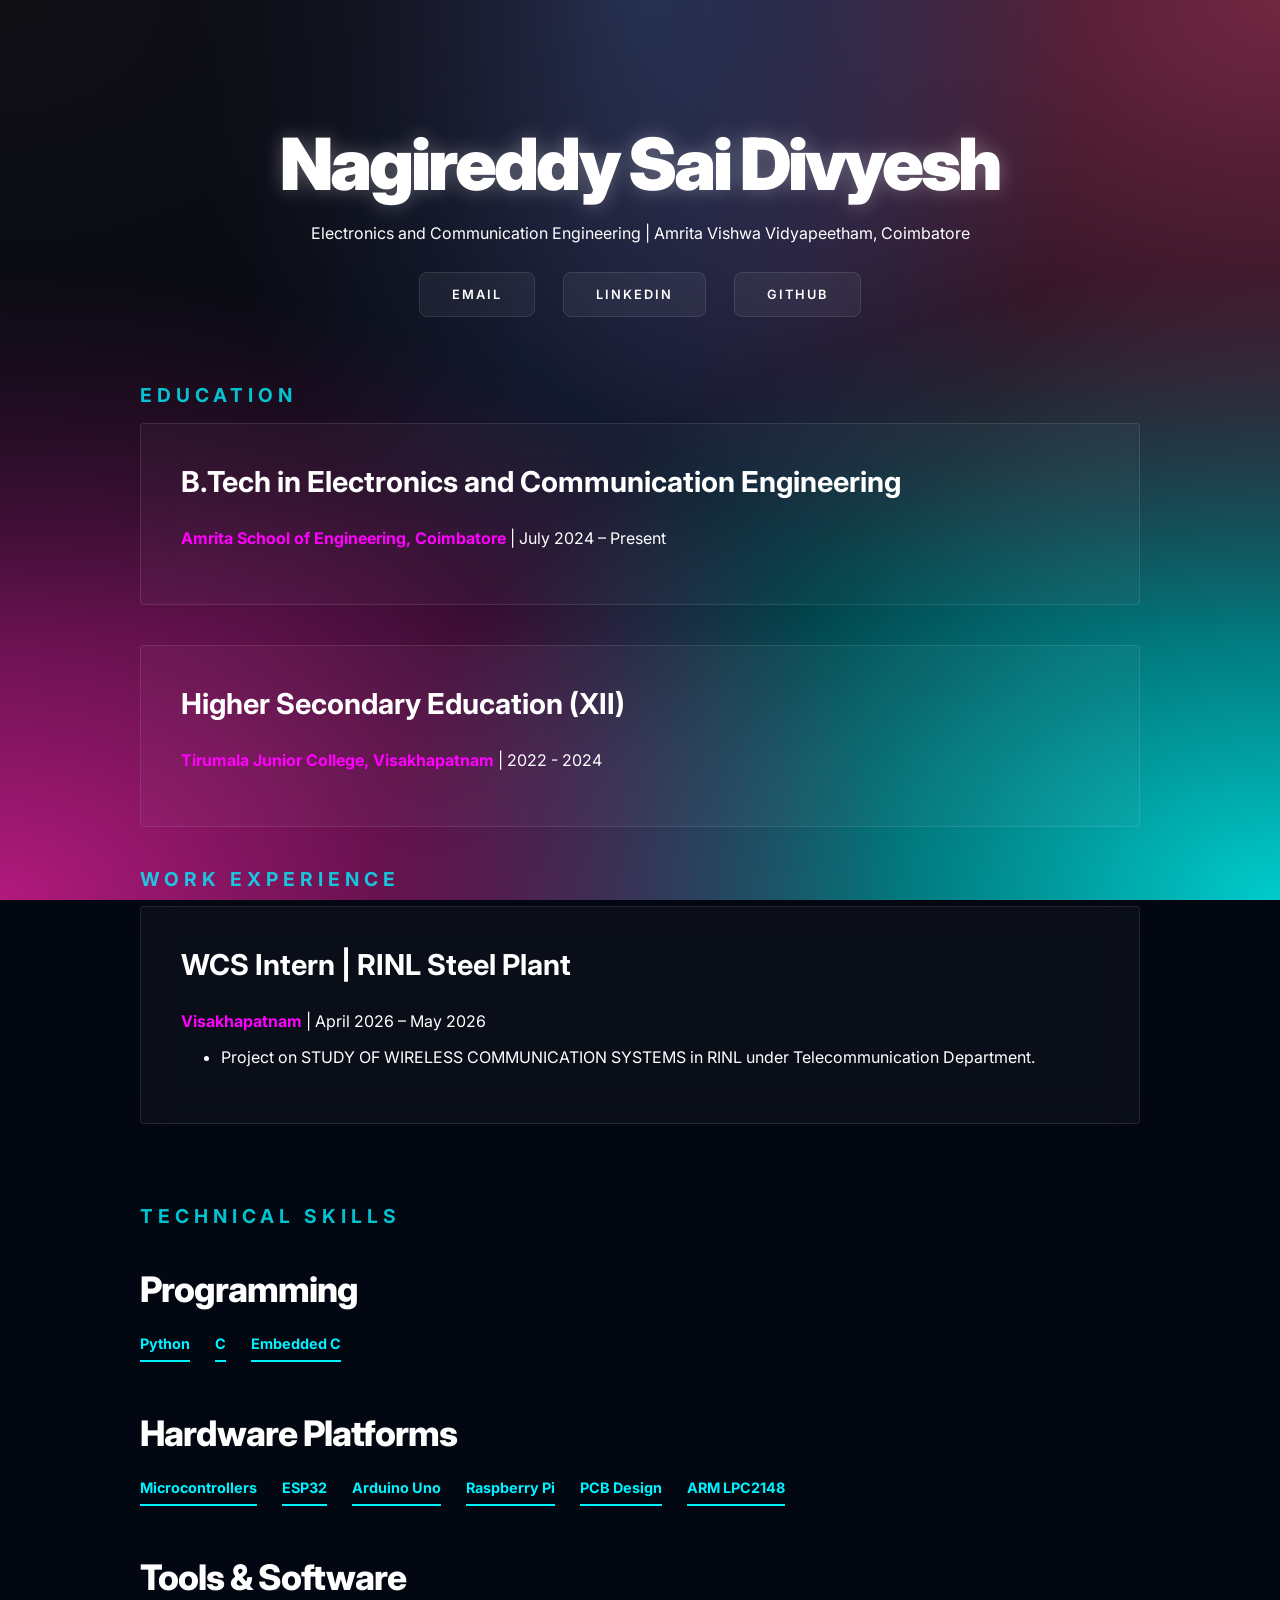
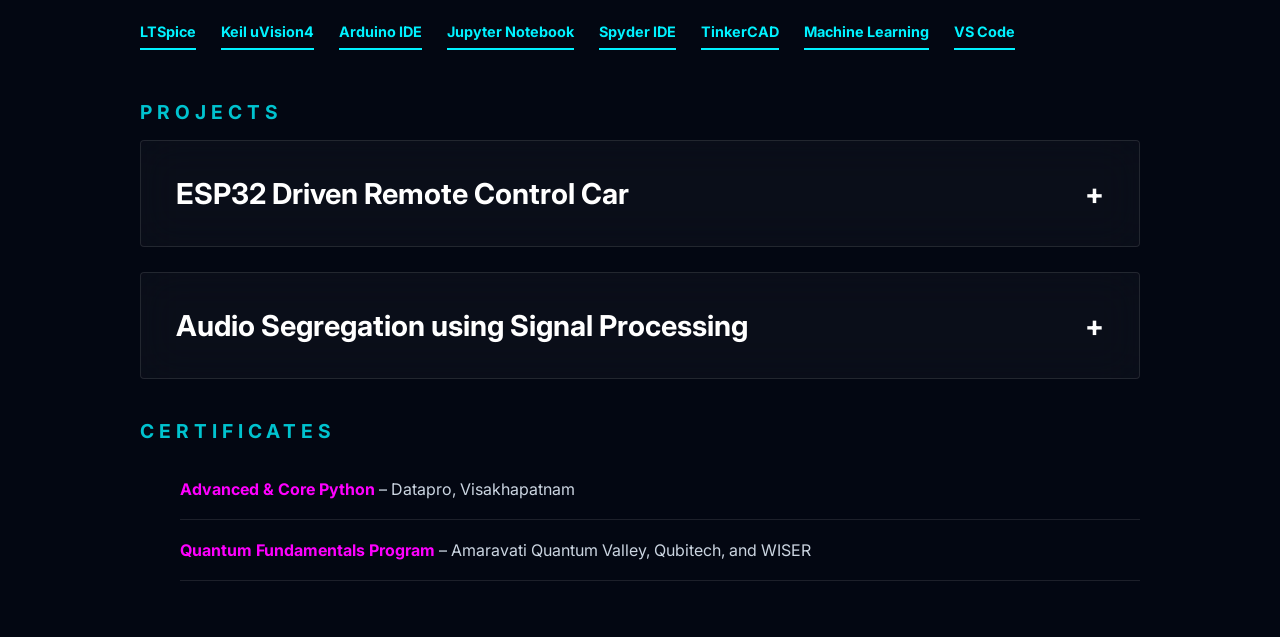
==== index.html @ b9fb7d9d "Add files via upload" ====
<!DOCTYPE html>
<html lang="en">
<head>
    <meta charset="UTF-8">
    <meta name="viewport" content="width=device-width, initial-scale=1.0">
    <link rel="stylesheet" href="style.css">
    <title>Nagireddy Sai Divyesh | Portfolio</title>
</head>
<link rel="preconnect" href="https://fonts.googleapis.com">
<link rel="preconnect" href="https://fonts.gstatic.com" crossorigin>
<link href="https://fonts.googleapis.com/css2?family=Inter:wght@400;600;800&display=swap" rel="stylesheet">
<body>
    <header>
        <h1>Nagireddy Sai Divyesh</h1>
        <p>Electronics and Communication Engineering | Amrita Vishwa Vidyapeetham, Coimbatore</p>
        <div class="contact-links">
            <a href="mailto:divyeshnagireddy@gmail.com">Email</a>
            <a href="https://www.linkedin.com/in/divyesh-nagireddy-084a6131b/" target="_blank">LinkedIn</a>
            <a href="https://github.com/DivyeshNagireddy" target="_blank">GitHub</a>
        </div>
    </header>

    <main>
        <section id="education">
            <h2>Education</h2>
            <div class="info-card">
                <h3>B.Tech in Electronics and Communication Engineering</h3>
                <p><strong>Amrita School of Engineering, Coimbatore</strong> | July 2024 – Present</p>
            </div>
            <div class="info-card">
                <h3>Higher Secondary Education (XII)</h3>
                <p><strong>Tirumala Junior College, Visakhapatnam</strong> | 2022 - 2024</p>
            </div>
        </section>

        <section id="experience">
            <h2>Work Experience</h2>
            <div class="info-card">
                <h3>WCS Intern | RINL Steel Plant</h3>
                <p><strong>Visakhapatnam</strong> | April 2026 – May 2026</p>
                <ul>
                    <li>Project on STUDY OF WIRELESS COMMUNICATION SYSTEMS in RINL under Telecommunication Department.</li>
                </ul>
            </div>
        </section>

        <section id="skills">
            <h2>Technical Skills</h2>
            <div class="skills-grid">
                <div class="skill-category">
                    <h3>Programming</h3>
                    <div class="skills-container">
                        <span class="skill-tag">Python</span>
                        <span class="skill-tag">C</span>
                        <span class="skill-tag">Embedded C</span>
                    </div>
                </div>
                <div class="skill-category">
                    <h3>Hardware Platforms</h3>
                    <div class="skills-container">
                        <span class="skill-tag">Microcontrollers</span>
                        <span class="skill-tag">ESP32</span>
                        <span class="skill-tag">Arduino Uno</span>
                        <span class="skill-tag">Raspberry Pi</span>
                        <span class="skill-tag">PCB Design</span>
                        <span class="skill-tag">ARM LPC2148</span>
                    </div>
                </div>
                <div class="skill-category">
                    <h3>Tools & Software</h3>
                    <div class="skills-container">
                        <span class="skill-tag">LTSpice</span>
                        <span class="skill-tag">Keil uVision4</span>
                        <span class="skill-tag">Arduino IDE</span>
                        <span class="skill-tag">Jupyter Notebook</span>
                        <span class="skill-tag">Spyder IDE</span>
                        <span class="skill-tag">TinkerCAD</span>
                        <span class="skill-tag">Machine Learning</span>
                        <span class="skill-tag">VS Code</span>
                    </div>
                </div>
            </div>
        </section>

        <section id="projects">
    <h2>Projects</h2>
    
    <div class="project-item">
        <button class="project-btn">
            ESP32 Driven Remote Control Car
            <span class="plus-icon">+</span>
        </button>
        <div class="project-content">
            <div class="content-inner">
                <p><strong>System Architecture:</strong> Engineered a high-torque robotic vehicle powered by an ESP32 microcontroller, utilizing its dual-core processing capabilities to handle real-time motor control and wireless data streams simultaneously.</p>
                <p><strong>Hardware Integration:</strong> Interfaced L298N H-Bridge motor drivers to manage high-current DC motors, ensuring smooth pulse-width modulation (PWM) for precise speed and directional control.</p>
                <p><strong>Wireless Communication:</strong> Established a robust low-latency control link using ESP-32 Microcontroller, developing a custom communication protocol to translate mobile application inputs into hardware execution.</p>
                <p><strong>Firmware Development:</strong> Optimized embedded C++ code within the Arduino IDE, implementing interrupt-driven logic for immediate response times and efficient power management.</p>
            </div>
        </div>
    </div>

    <div class="project-item">
        <button class="project-btn">
            Audio Segregation using Signal Processing
            <span class="plus-icon">+</span>
        </button>
        <div class="project-content">
            <div class="content-inner">
                <p><strong>System Objective:</strong> Developed a systematic pipeline to isolate overlapping male and female vocal tracks from a single-channel mixture audio file.</p>
                <p><strong>Spectral Analysis:</strong> Utilized Short-Time Fourier Transform (STFT) and windowing techniques to analyze quasi-stationary audio frames in the frequency domain.</p>
                <p><strong>Pitch Estimation:</strong> Implemented the librosa.pyin algorithm to track fundamental frequencies, classifying signals into gender-specific ranges (Male: 85–180 Hz, Female: 165–255 Hz).</p>
                <p><strong>Harmonic Masking:</strong> Engineered a Soft Masking approach using Gaussian masks around detected harmonics to isolate target frequencies while suppressing cross-speaker interference.</p>
                <p><strong>Signal Reconstruction:</strong> Reconstructed high-fidelity time-domain audio from processed frequency frames using the Inverse FFT (IFFT) and the Overlap-Add (OLA) method.</p>
                <p><strong>Validation:</strong> Verified separation efficiency through SNR evaluation and comparative visualization of spectrograms and waveforms.</p>
            </div>
        </div>
    </div>
    </section>
        <section id="certifications">
            <h2>Certificates</h2>
            <ul class="cert-list">
                <li><strong>Advanced & Core Python</strong> – Datapro, Visakhapatnam</li>
                <li><strong>Quantum Fundamentals Program</strong> – Amaravati Quantum Valley, Qubitech, and WISER</li>
            </ul>
        </section>
    </main>
    <script src="script.js"></script>
</body>
</html>
---- style.css ----
/* High-End Aurora Mesh Background */
:root {
    --glass: rgba(255, 255, 255, 0.03);
    --glass-border: rgba(255, 255, 255, 0.1);
    --neon-cyan: #00f2ff;
    --neon-magenta: #ff00ff;
    --neon-orange: #ff8c00;
    --text-white: #ffffff;
}

body {
    margin: 0;
    padding: 0;
    font-family: 'Inter', sans-serif;
    color: var(--text-white);
    background-color: #030712;
    /* This creates the fluid aurora effect from your image */
    background-image: 
        radial-gradient(at 0% 0%, hsla(253,16%,7%,1) 0, transparent 50%), 
        radial-gradient(at 50% 0%, hsla(225,39%,30%,1) 0, transparent 50%), 
        radial-gradient(at 100% 0%, hsla(339,49%,30%,1) 0, transparent 50%), 
        radial-gradient(at 0% 100%, hsla(321,75%,40%,1) 0, transparent 50%), 
        radial-gradient(at 100% 100%, hsla(180,100%,40%,1) 0, transparent 50%);
    background-attachment: fixed;
    background-size: cover;
    min-height: 100vh;
}

header {
    text-align: center;
    /* Reduced bottom padding to 40px */
    padding: 120px 20px 40px 20px; 
    background: transparent;
}

h1 {
    font-size: 4.5rem;
    font-weight: 900;
    margin: 0;
    letter-spacing: -3px;
    /* Clean, professional white text with a subtle neon glow */
    color: #fff;
    text-shadow: 0 0 20px rgba(255, 255, 255, 0.3);
}

.contact-links { margin-top: 40px; }

.contact-links a {
    color: #fff;
    text-decoration: none;
    background: rgba(255, 255, 255, 0.05);
    border: 1px solid var(--glass-border);
    padding: 14px 32px;
    margin: 0 12px;
    border-radius: 8px;
    font-weight: 600;
    font-size: 0.8rem;
    text-transform: uppercase;
    letter-spacing: 2px;
    transition: all 0.4s cubic-bezier(0.16, 1, 0.3, 1);
    backdrop-filter: blur(10px);
}

.contact-links a:hover {
    border-color: var(--neon-cyan);
    box-shadow: 0 0 30px rgba(0, 242, 255, 0.4);
    transform: translateY(-5px);
    background: rgba(0, 242, 255, 0.1);
}

main { 
    max-width: 1000px; 
    margin: auto; 
    /* Reduced top padding to bring content closer to header */
    padding: 0px 20px 40px 20px; 
}

h2 { 
    font-size: 1.2rem;
    text-transform: uppercase;
    letter-spacing: 5px;
    color: var(--neon-cyan);
    /* Reduced margin-top to bring section title up */
    margin-top: 40px; 
    opacity: 0.8;
}

/* Minimalist Glass Cards */
.info-card, .project-card {
    background: var(--glass);
    backdrop-filter: blur(20px);
    -webkit-backdrop-filter: blur(20px);
    border: 1px solid var(--glass-border);
    padding: 40px;
    margin-bottom: 40px;
    border-radius: 4px; /* Sharp, modern corners */
    transition: 0.5s;
}

.info-card:hover, .project-card:hover {
    background: rgba(255, 255, 255, 0.06);
    border-color: var(--neon-magenta);
    box-shadow: 0 25px 50px -12px rgba(0, 0, 0, 0.5);
}

h3 { color: #fff; font-size: 1.8rem; margin-top: 0; font-weight: 700; }

/* Technical Skills Section - Professional Realignment */
#skills {
    margin-top: 80px;
}

#skills h2 {
    font-size: 1.2rem;
    text-transform: uppercase;
    letter-spacing: 5px;
    color: var(--neon-cyan);
    margin-bottom: 40px;
    opacity: 0.8;
}

.skill-category {
    margin-bottom: 50px;
}

.skill-category h3 {
    font-size: 2.2rem; /* Large, impactful font like your header */
    font-weight: 800;
    color: #ffffff;
    margin-bottom: 25px;
    letter-spacing: -1px;
}

.skills-container {
    display: flex;
    flex-wrap: wrap;
    gap: 25px; /* Even spacing between tags */
}

.skill-tag {
    font-family: 'Inter', sans-serif;
    color: var(--neon-cyan);
    font-weight: 700;
    font-size: 0.9rem;
    padding-bottom: 8px;
    text-transform: none;
    /* This creates the clean neon underline from your reference */
    border-bottom: 2px solid var(--neon-cyan); 
    display: inline-block;
    transition: all 0.3s ease;
}

.skill-tag:hover {
    color: #ffffff;
    border-bottom-color: #ffffff;
    transform: translateY(-2px);
    text-shadow: 0 0 8px rgba(255, 255, 255, 0.5);
}

.cert-list li {
    background: transparent;
    padding: 20px 0;
    border-bottom: 1px solid var(--glass-border);
    list-style: none;
    color: #cbd5e1;
}

strong { color: var(--neon-magenta); }

/* Project Item Container */
.project-item {
    margin-bottom: 25px;
    border: 1px solid rgba(255, 255, 255, 0.1);
    border-radius: 4px;
    background: rgba(255, 255, 255, 0.03);
    backdrop-filter: blur(20px);
    transition: border-color 0.3s ease;
}

.project-item:hover {
    border-color: var(--neon-magenta);
}

/* The Button Tab */
.project-btn {
    width: 100%;
    padding: 35px;
    background: transparent;
    border: none;
    color: #ffffff;
    font-size: 1.8rem;
    font-weight: 700;
    text-align: left;
    display: flex;
    justify-content: space-between;
    align-items: center;
    cursor: pointer;
    font-family: 'Inter', sans-serif;
}

/* Slide Down Content Wrapper */
.project-content {
    max-height: 0; /* Hidden by default */
    overflow: hidden; /* Keeps content invisible until expanded */
    transition: max-height 0.5s cubic-bezier(0.4, 0, 0.2, 1); /* The slide effect */
}

/* This class is added by JavaScript when clicked */
.project-content.active {
    max-height: 500px; /* Adjust based on how much text you have */
}

.content-inner {
    padding: 0 35px 35px 35px;
    color: #cbd5e1;
    font-size: 1rem;
    line-height: 1.6;
}

.content-inner strong {
    color: var(--neon-cyan);
}
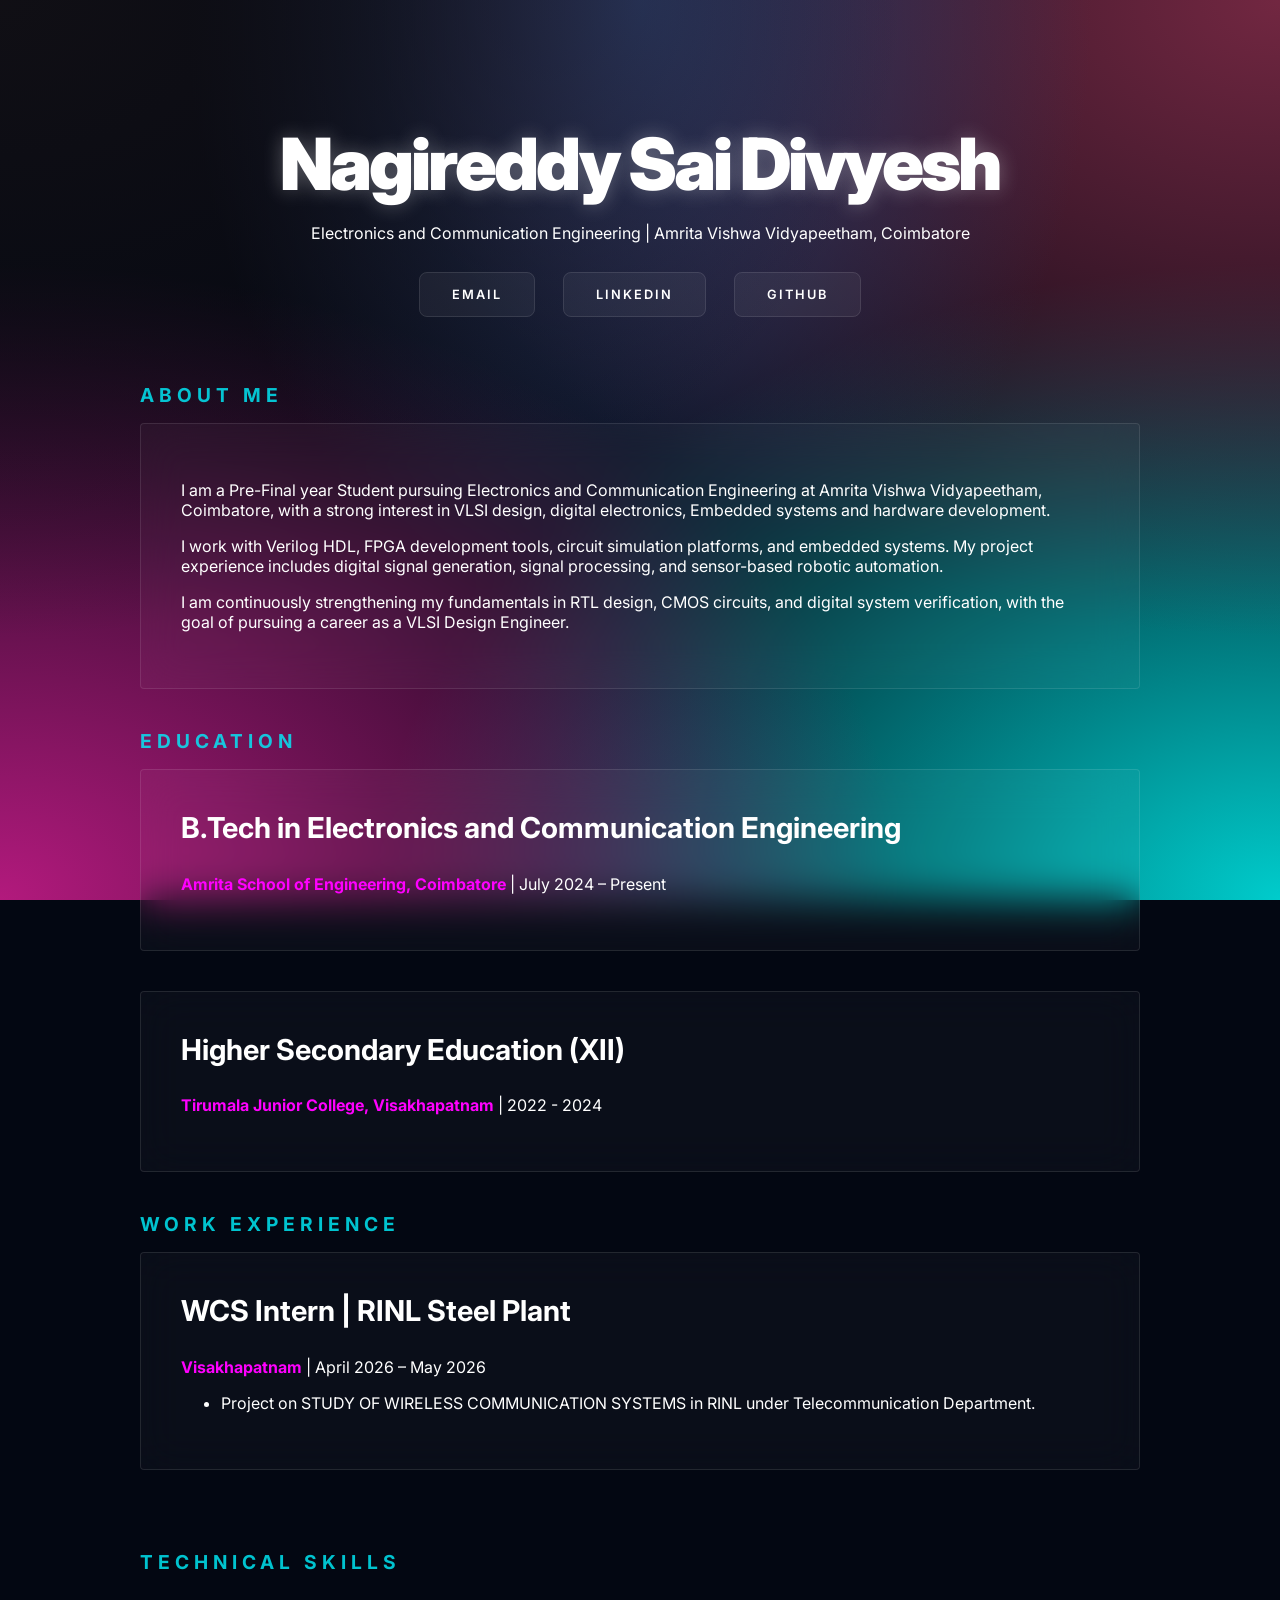
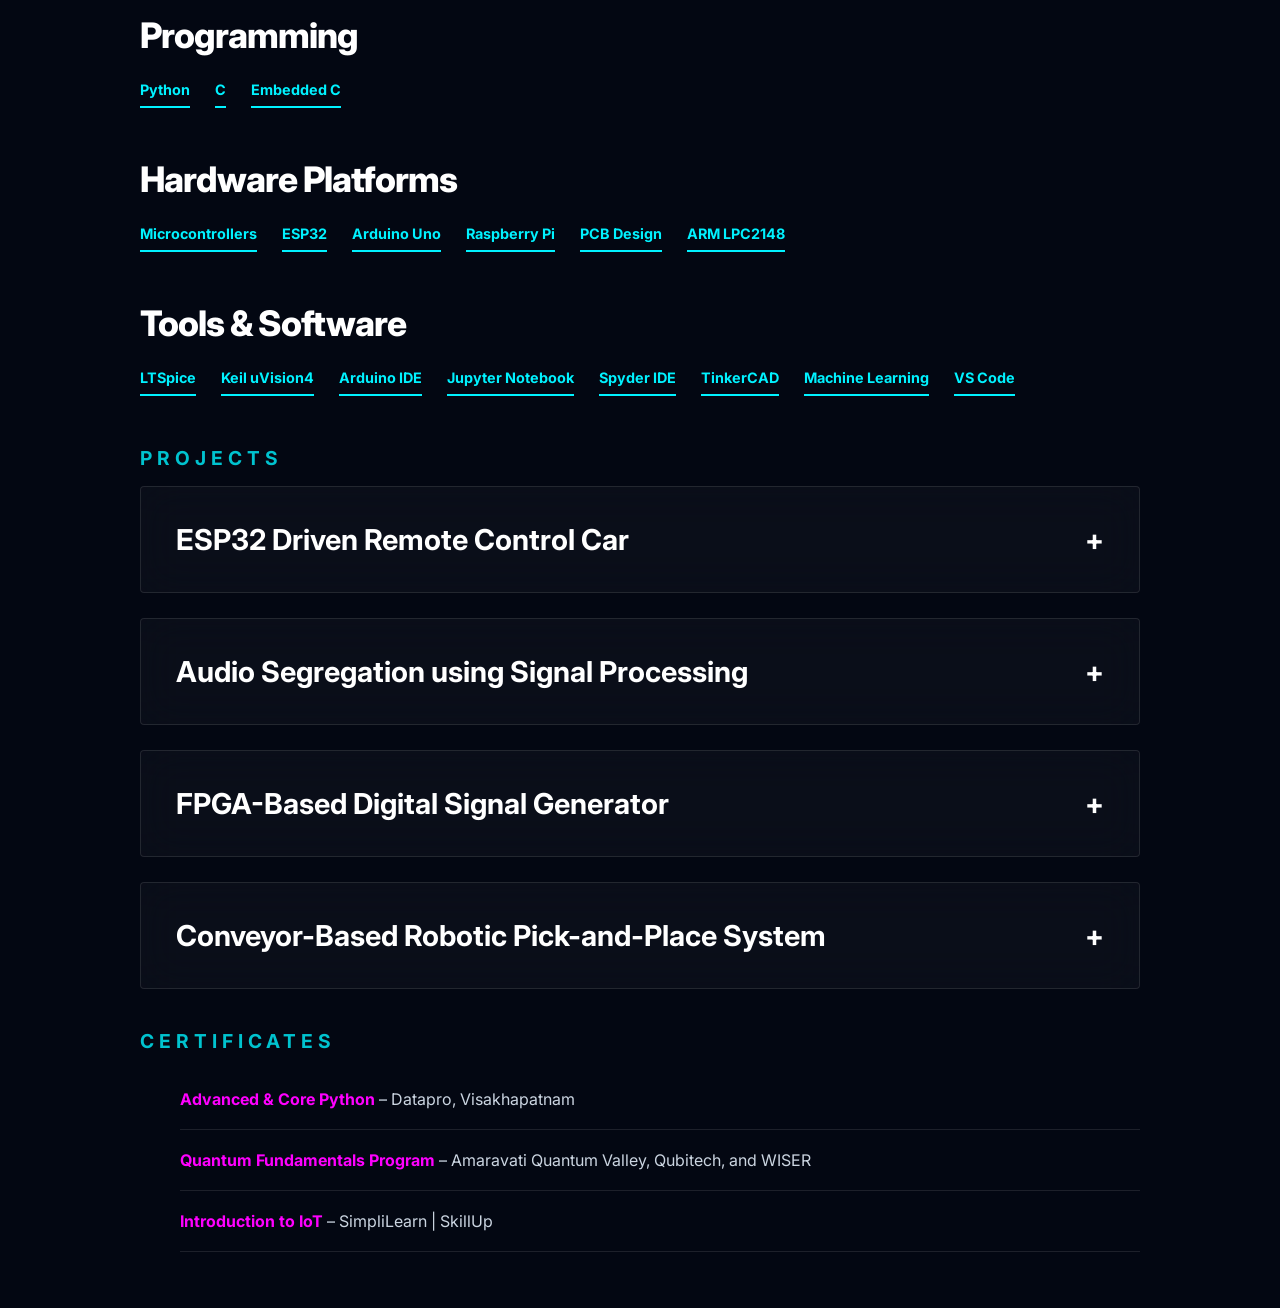
==== commit c8101ebf: "Add About Me and new projects Added 'About Me' section and updated project details." ====
--- a/index.html
+++ b/index.html
@@ -21,6 +21,31 @@
     </header>
 
     <main>
+        <!-- About Me Section -->
+    <section id="about">
+        <h2>About Me</h2>
+        <div class="info-card about-card">
+            <p>
+                I am a Pre-Final year Student pursuing Electronics and Communication Engineering
+                at Amrita Vishwa Vidyapeetham, Coimbatore, with a
+                strong interest in VLSI design, digital electronics, Embedded systems and
+                hardware development.
+            </p>
+
+            <p>
+                I work with Verilog HDL, FPGA development tools, circuit
+                simulation platforms, and embedded systems. My project
+                experience includes digital signal generation, signal
+                processing, and sensor-based robotic automation.
+            </p>
+
+            <p>
+                I am continuously strengthening my fundamentals in RTL
+                design, CMOS circuits, and digital system verification,
+                with the goal of pursuing a career as a VLSI Design Engineer.
+            </p>
+        </div>
+    </section>
         <section id="education">
             <h2>Education</h2>
             <div class="info-card">
@@ -116,15 +141,46 @@
             </div>
         </div>
     </div>
+
+    <div class="project-item">
+    <button class="project-btn">
+        FPGA-Based Digital Signal Generator
+        <span class="plus-icon">+</span>
+    </button>
+    <div class="project-content">
+        <div class="content-inner">
+            <p><strong>System Architecture:</strong> Designed an FPGA-based digital signal generator using Verilog HDL to generate multiple waveforms, including sine, square, sawtooth, and triangular signals, with configurable frequency and amplitude.</p>
+            <p><strong>Digital Signal Generation:</strong> Implemented a Direct Digital Synthesis (DDS) architecture using a phase accumulator and waveform generation logic to produce periodic digital signals with precise frequency control.</p>
+            <p><strong>Simulation and Validation:</strong> Developed and verified the design using AMD Vivado and ModelSim, analyzing simulation waveforms to validate signal generation and functional correctness.</p>
+            <p><strong>Hardware Integration:</strong> Interfaced two potentiometers through the Basys 3 board's JXADC pins for real-time frequency and amplitude control. Utilized onboard switches to select waveform type, adjust the DC offset, and configure the frequency range.</p>
+        </div>
+    </div>
+</div>
+
+<div class="project-item">
+    <button class="project-btn">
+        Conveyor-Based Robotic Pick-and-Place System
+        <span class="plus-icon">+</span>
+    </button>
+    <div class="project-content">
+        <div class="content-inner">
+            <p><strong>System Architecture:</strong> Developed a conveyor-integrated robotic pick-and-place system using an STM32 microcontroller to automate object detection, positioning, pickup, and placement.</p>
+            <p><strong>Sensor Integration:</strong> Integrated HC-SR04 ultrasonic sensors at the conveyor entrance and pickup position to detect incoming objects and identify when they reach the robotic arm's working area.</p>
+            <p><strong>Motion Control:</strong> Implemented coordinated control of the conveyor and robotic arm, automatically stopping the conveyor when an object reaches the pickup position and executing the pick-and-place sequence before restarting the conveyor.</p>
+            <p><strong>System Validation:</strong> Tested the control sequence through simulation and serial monitoring, analyzing sensor readings and joint-angle-versus-time plots to evaluate object detection, arm movement, and overall system operation.</p>
+        </div>
+    </div>
+</div>
     </section>
         <section id="certifications">
             <h2>Certificates</h2>
             <ul class="cert-list">
                 <li><strong>Advanced & Core Python</strong> – Datapro, Visakhapatnam</li>
                 <li><strong>Quantum Fundamentals Program</strong> – Amaravati Quantum Valley, Qubitech, and WISER</li>
+                <li><strong>Introduction to IoT</strong> – SimpliLearn | SkillUp</li>
             </ul>
         </section>
     </main>
     <script src="script.js"></script>
 </body>
-</html>+</html>
